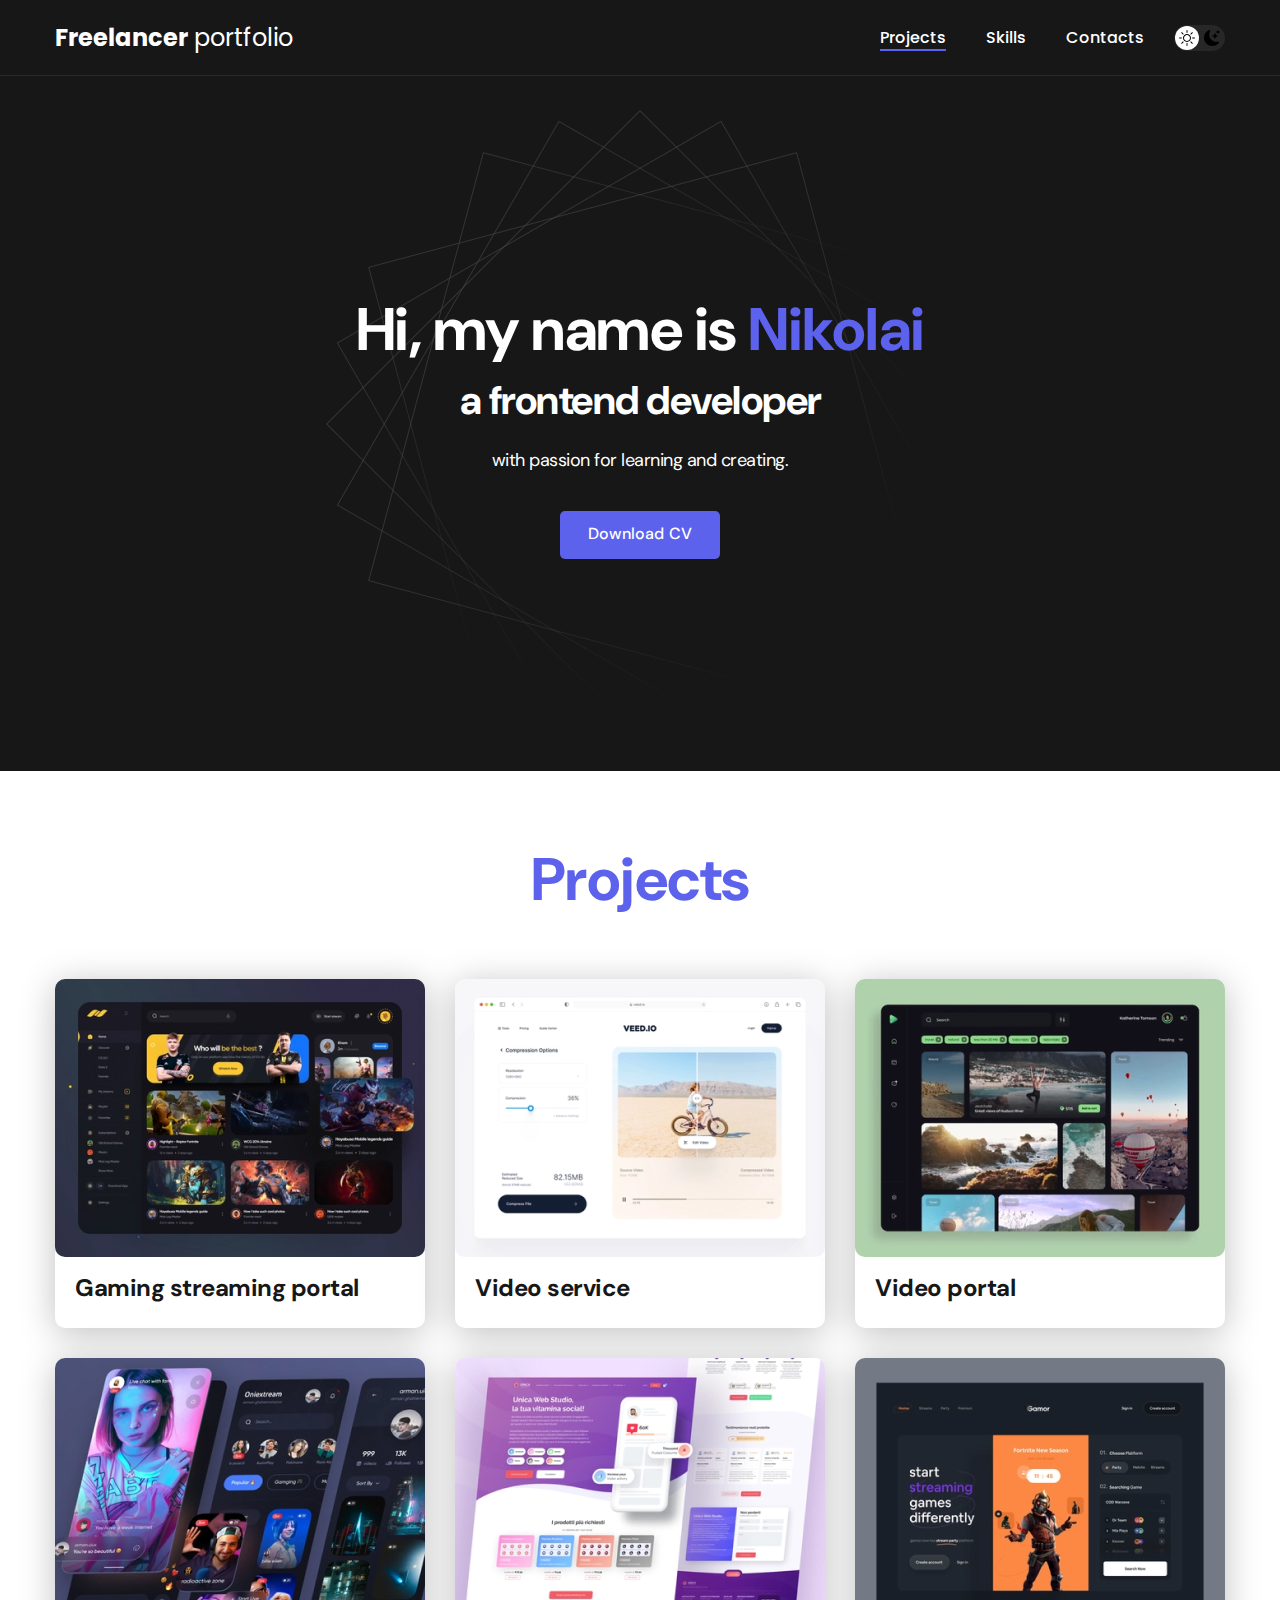
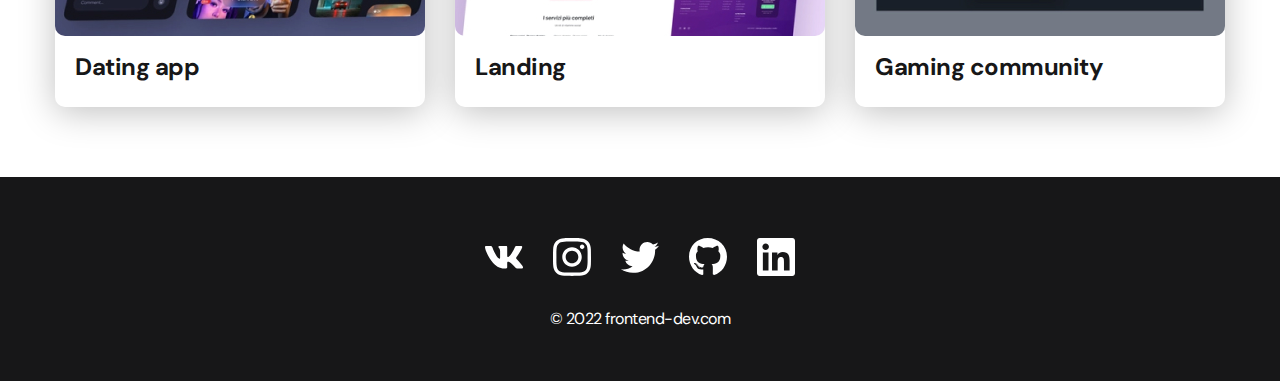
==== index.html @ 3b57dac8 "First" ====
<!DOCTYPE html>
<html lang="en">

<head>
    <meta charset="UTF-8">
    <meta http-equiv="X-UA-Compatible" content="IE=edge">
    <meta name="viewport" content="width=device-width, initial-scale=1.0">
    <title>portfolio</title>
    <link rel="stylesheet" href="./css/main.css">
</head>

<body>
    <nav class="nav">
        <div class="container">
            <div class="nav-row">
                <a href="./index.html" class="logo"><strong>Freelancer</strong> portfolio</a>

                <button class="dark-mode-btn ">
                    <img class="btn sun-mode" src="./img/icons/sun_mode.svg" alt="sun mode">
                    <img class="btn moon-mode" src="./img/icons/moon_mode.svg" alt="moon mode">
                </button>

                <ul class="nav-list">
                    <li class="mav-list__item"><a href="./index.html"
                            class="nav-list__link nav-list__link--active">Projects</a></li>
                    <li class="mav-list__item"><a href="./skills.html" class="nav-list__link">Skills</a></li>
                    <li class="mav-list__item"><a href="./contact.html" class="nav-list__link">Contacts</a></li>
                </ul>
            </div>
        </div>
    </nav>
    <header class="header">
        <div class="header__wrapper">
            <h1 class="header__title"> <strong>Hi, my name is <em>Nikolai</em> </strong> <br>
                a frontend developer</h1>
            <div class="header__text">
                <p>with passion for learning and creating.</p>
            </div>
            <a href="#!" class="button">Download CV</a>
        </div>
    </header>
    <main>
        <section class="projects">
            <div class="container">
                <div class="projects-title">
                    Projects
                </div>
                <div class="projects-row">
                    <div class="row__item">
                        <a href="">
                            <div class="item-img"><img src="./img/projects/01.jpg" alt=""></div>
                            <div class="item-subtitle">Gaming streaming portal</div>
                        </a>
                    </div>
                    <div class="row__item">
                        <a href="./project-page_video-service.html">
                            <div class="item-img"><img src="./img/projects/02.jpg" alt=""></div>
                            <div class="item-subtitle">Video service</div>
                        </a>
                    </div>
                    <div class="row__item">
                        <a href="">
                            <div class="item-img"><img src="./img/projects/03.jpg" alt=""></div>
                            <div class="item-subtitle">Video portal</div>
                        </a>
                    </div>
                    <div class="row__item">
                        <a href="">
                            <div class="item-img"><img src="./img/projects/04.jpg" alt=""></div>
                            <div class="item-subtitle">Dating app</div>
                        </a>
                    </div>
                    <div class="row__item">
                        <a href="">
                            <div class="item-img"><img src="./img/projects/05.jpg" alt=""></div>
                            <div class="item-subtitle">Landing</div>
                        </a>
                    </div>
                    <div class="row__item">
                        <a href="">
                            <div class="item-img"><img src="./img/projects/06.jpg" alt=""></div>
                            <div class="item-subtitle"> Gaming community</div>
                        </a>
                    </div>
                </div>
            </div>
        </section>
    </main>
    <footer class="footer">
        <div class="container">
            <ul class="social">
                <li class="social__item"><a href="#!"><img src="./img/icons/vk.svg" alt="#!"></a></li>
                <li class="social__item"><a href="#!"><img src="./img/icons/instagramm.svg" alt="#!"></a></li>
                <li class="social__item"><a href="#!"><img src="./img/icons/twitter.svg" alt="#!"></a></li>
                <li class="social__item"><a href="#!"><img src="./img/icons/github.svg" alt="#!"></a></li>
                <li class="social__item"><a href="#!"><img src="./img/icons/linkedin.svg" alt="#!"></a></li>
            </ul>
            <div class="copywrite">
                <p>© 2022 frontend-dev.com</p>
            </div>
        </div>
    </footer>
    <script src="./js/main.js"></script>
</body>

</html>
---- css/main.css ----
@import url(./reset.css);
@import url('https://fonts.googleapis.com/css2?family=DM+Sans:wght@400;500;700&family=Open+Sans&family=Poppins:wght@400;500;700&family=Raleway:wght@600;700&display=swap');
/* 
font-family: 'DM Sans', sans-serif;
font-family: 'Open Sans', sans-serif;
font-family: 'Poppins', sans-serif;
font-family: 'Raleway', sans-serif;
 */
/* 
* {
    border: 0.1px solid red;
}  */
:root{
    --black: #171718;
    --black-border: #171718;
    --white: #fff;
    --purple: #5C62EC;

    --page-text: var(--black);
    --dark-bg:var(--black);
    --dark-border:var(--black-border);
    --header-text:var(--white);
    --accent:var(--purple);
    /* light */
    --page-bg:var(--white);
    --text-color:var(--black);
    /* project card */
    --project-card-bg:var(--white);
    --project-card-text:var(--black);
}
.dark{
    --page-bg:#252526;
    --text-color:var(--white);
    --project-card-bg:var(--black);
    --project-card-text:var(--white);
}

 html, body {
    font-family: 'DM Sans', sans-serif;
    letter-spacing: -0.5px;
    color: var(--page-text);

    background-color: var(--page-bg);
    color: var(--text-color);
 }
 .container{
    max-width: 1200px;
    padding: 0 15px;
    margin: 0 auto;
 }

 /* Nav */
 .nav{
    background-color: var(--dark-bg);
    color: var(--header-text);
    padding: 20px 0;
    border-bottom: 1px solid #26292d;
    letter-spacing: normal;
 }
.nav-row{
    display: flex;
    justify-content: flex-end;
    align-items: center;
    column-gap: 30px;
    row-gap: 20px;
    flex-wrap: wrap;
}
.logo{
    color: var(--header-text);
    font-size: 24px;
    font-family: 'Poppins', sans-serif;
    margin-right: auto;
}
.logo strong{
    font-weight: 700;
}

.dark-mode-btn {
    order: 1;
    display: flex;
    column-gap: 9px;
    width: 51px;
    height: 26px;
    padding: 5px;

    border-radius: 50px;
    background-color: #272727;
    position: relative;

}

.dark-mode-btn::before{
    content: "";
    position: absolute;
    width: 24px;
    height: 24px;
    border-radius: 50%;
    background-color: #fff;
    top: 1px;
    left: 1px;
    transition: left 0.3s ease-in;

}
.dark-mode-btn--active::before{
    left: 26px;
}
.btn{
    width: 16px;
    height: 16px;
    position: relative;
}
.sun-mode {
}
.moon-mode {
}

.nav-list {
    display: flex;
    align-items: center;
    column-gap: 40px;
    font-size: 16px;
    font-weight: 500;
    font-family: 'Poppins', sans-serif;
}
.nav-list__link {
    color: var(--header-text);
    transition: opacity 0.3s ease-in;
}
.nav-list__link:hover{
    opacity: 0.8;
}
.nav-list__link--active{
    position: relative;
}
.nav-list__link--active::before{
    content: "";
    position: absolute;
    left: 0;
    top: 100%;
    display: block;
    height: 2px;
    width: 100%;
    background-color: var(--accent);
}
/* header */
.header {
    background-color: var(--dark-bg);
    background-image: url('./../img/header_bg.png');
    background-repeat: no-repeat;
    background-size: auto;
    background-position: center;
    color: var(--header-text);
    min-height: 695px;
    padding: 40px 0;
    display: flex;
    justify-content: center;
    align-items: center;
    text-align: center;
}
.header__wrapper {
    max-width: 660px;
    padding: 0 15px;
}
.header__title {
    font-size: 40px;
    font-weight: 700;
    line-height: 1.4;
    margin-bottom: 20px;
}
.header__title strong{
    font-size: 60px;
    font-weight: 700;
}
.header__title em{
    font-style: normal;
    color: var(--accent);
}
.header__text {
    font-size: 18px;
    line-height: 1.333;
    margin-bottom: 40px;
}
.header__text p + p{
    margin-top: 1em;
}
.button {
    display: inline-block;
    height: 48px;
    padding: 12px 28px;

    border-radius: 5px;
    background-color: var(--accent);
    color: white;
    letter-spacing: 0.15px;
    font-size: 16px;
    font-weight: 500;
    transition: opacity 0.2s ease-in;
}
.button:hover{
    opacity: 0.8;
}
.button:active{
    position: relative;
    top: 1px;
}
/* projects */
.projects {
    padding-top: 70px;
    padding-bottom: 70px;
}
.projects-title {
    font-size: 60px;
    font-weight: 700;
    line-height: 1.3;
    color: var(--accent);
    text-align: center;
    padding-bottom: 60px;
}
.projects-row {
    display: flex;
    column-gap: 30px;
    row-gap: 30px;
    flex-wrap: wrap;
}
.row__item {
    max-width: 370px;
    background-color: var(--project-card-bg);
    box-shadow: 0px 5px 35px rgba(0, 0, 0, 0.25);
    border-radius: 10px;
}
.item-img {
    border-radius: 10px;

}
.item-img img{
    border-radius: 10px;
}
.item-subtitle {
    font-size: 24px;
    font-weight: 700;
    line-height: 1.3;
    padding: 15px 20px 25px;
    color: var(--project-card-text);
}
/* footer */
.footer {
    background-color: var(--dark-bg);
}
.social {
    padding-top: 61px;
    display: flex;
    column-gap: 30px;
    align-items: center;
    justify-content: center;
    padding-bottom: 31px;
}
.social__item {
    width: 38px;
    align-items: center;

}
.copywrite {
    padding-bottom: 50px;
    color: var(--white);
    text-align: center;
    font-weight: 400;
    font-size: 16px;
    line-height: 1.5;
}
/* video service */
.video-servise {
    padding: 70px 0;
}
.video-servise__wrapper {
    display: flex;
    flex-direction: column;
    align-items: center;
}
.video-servise__title {
    font-size: 60px;
    font-weight: 700;
    line-height: 1.3;
    color: var(--accent);
    text-align: center;
    padding-bottom: 70px;

}
.video-servise__img {
    max-width: 650px;
    padding-bottom: 40px;
}
.video-servise__img img{
    height: 100%;
}
.video-servise__subtitle {
    font-size: 24px;
    line-height: 1.3;
    font-weight: 700;
    padding-bottom: 30px;
}

.video-servise__button {
    background-color: var(--white);;
    border: 1mm solid #000000;
    border-radius: 5px;

}
.video-servise__button a{
    display: inline-block;
    padding: 12px 20px;
}
.video-servise__button:hover{
    background-color: var(--accent);
    transition: 0.3s ease-in;
}
.button-wrapper{
    display: flex;
    column-gap: 10.5px;
}
.button-icon {
    width: 24px;
}
.button-text {
    color: var(--page-text);
}
/* skills */
.card {
    

    height: 815px;
    padding-top: 70px;
    display: flex;
    flex-direction: column;
    align-items: center;
    row-gap: 40px;
}
.card-title {
    font-size: 60px;
    line-height: 1.3;
    font-weight: 700;
    color: var(--accent);
}
.smallcard{
    display: flex;
    flex-direction: column;
    align-items: center;
}
.smallcard-subtitle {
    font-size: 40px;
    line-height: 1.3;
    font-weight: 700;
    padding-bottom: 20px;
}
.smallcard-text {
    font-size: 18px;
    line-height: 1.5;
    font-weight: 400;
    max-width: 571px;
    text-align: center;
}
/* contact */
.smallcard-text a {
    color: var(--black);
}
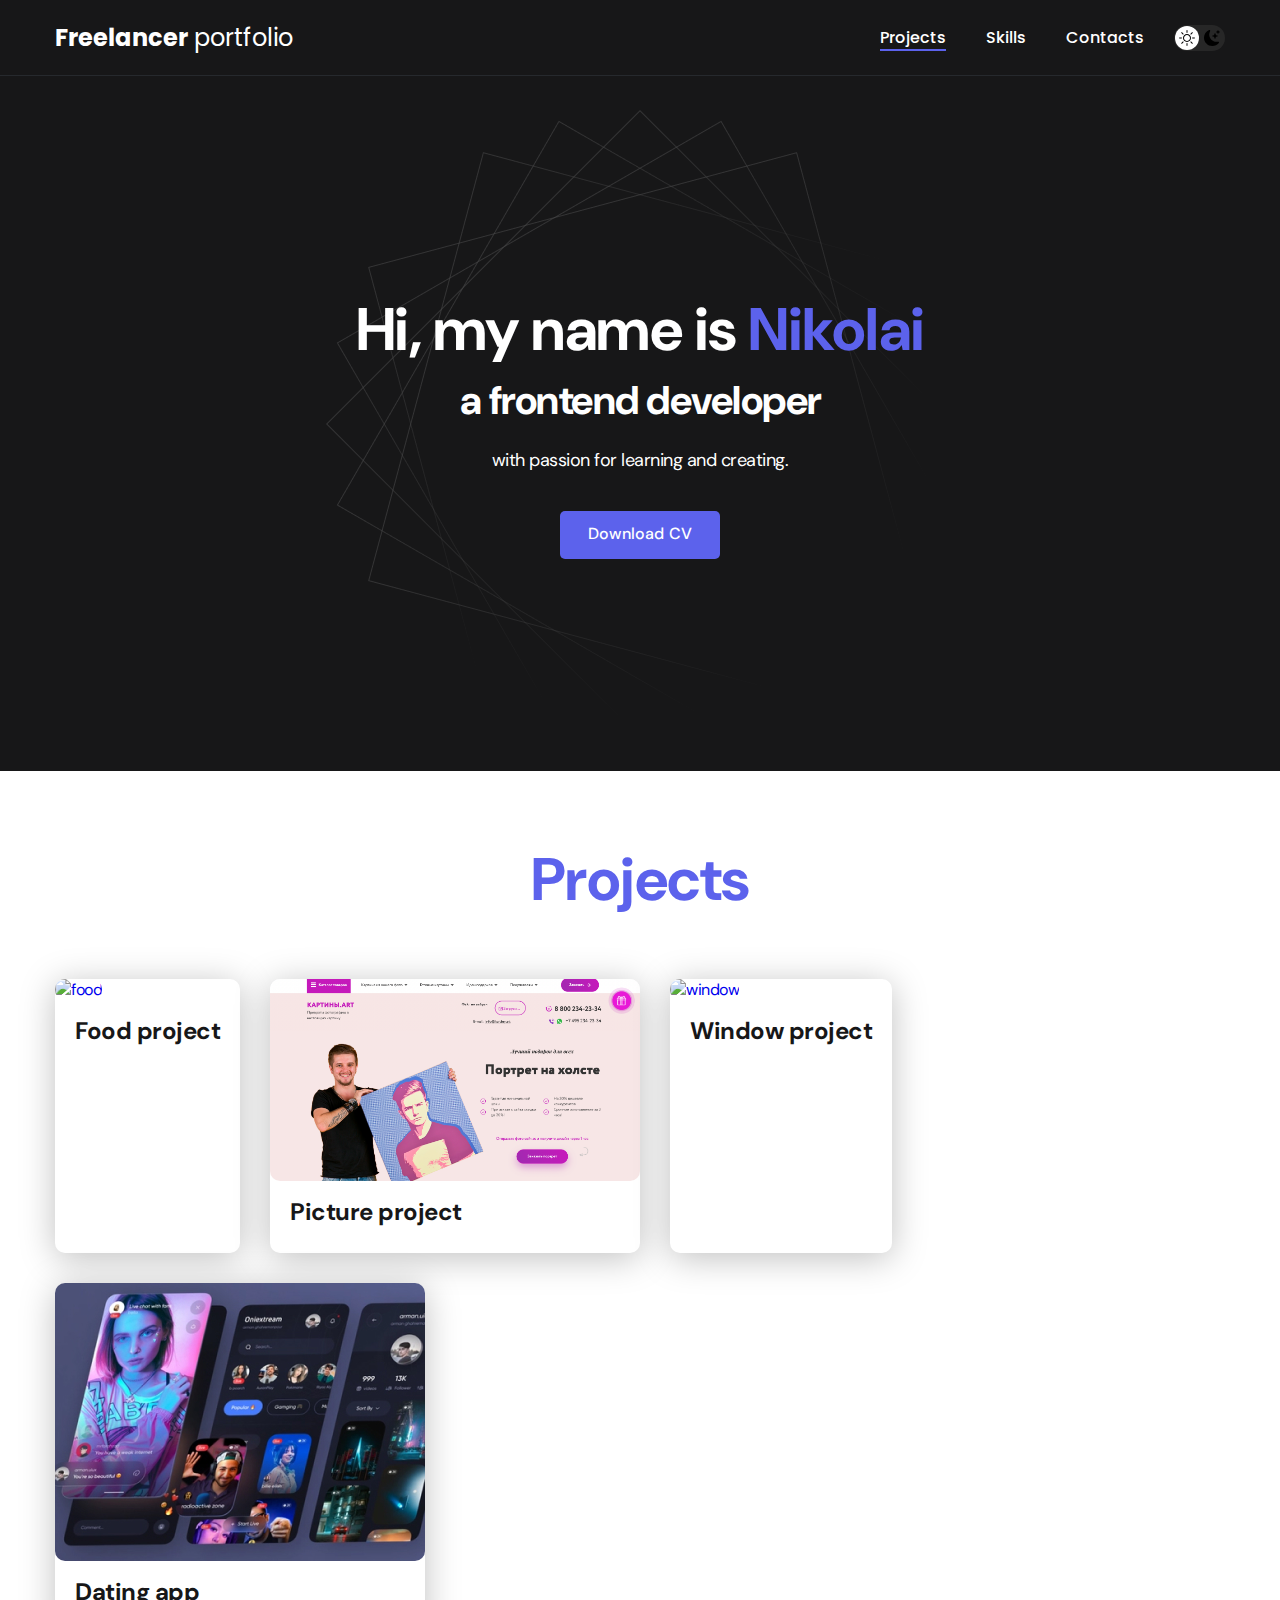
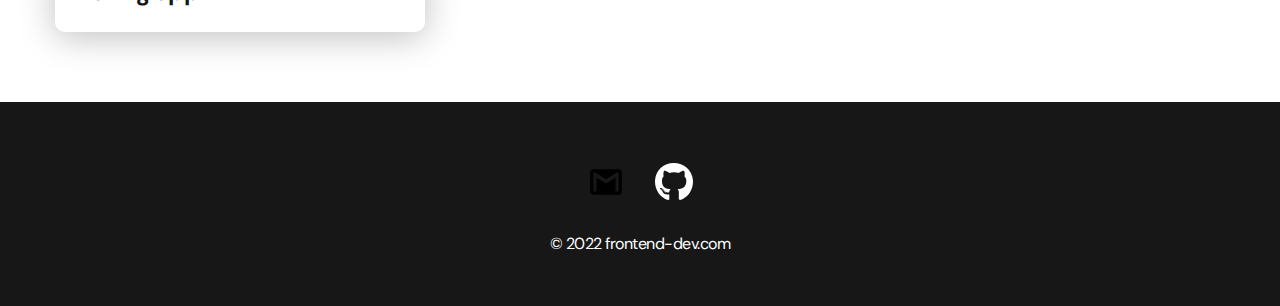
==== commit 6d0004d8: "food,picture, window" ====
--- a/index.html
+++ b/index.html
@@ -47,39 +47,27 @@
                 </div>
                 <div class="projects-row">
                     <div class="row__item">
-                        <a href="">
-                            <div class="item-img"><img src="./img/projects/01.jpg" alt=""></div>
-                            <div class="item-subtitle">Gaming streaming portal</div>
+                        <a href="https://stunning-salamander-4a4422.netlify.app">
+                            <div class="item-img"><img src="./img/projects/food.png" alt="food"></div>
+                            <div class="item-subtitle">Food project</div>
                         </a>
                     </div>
                     <div class="row__item">
-                        <a href="./project-page_video-service.html">
-                            <div class="item-img"><img src="./img/projects/02.jpg" alt=""></div>
-                            <div class="item-subtitle">Video service</div>
+                        <a href="https://luminous-malasada-985e5f.netlify.app">
+                            <div class="item-img"><img src="./img/projects/picture.png" alt="picture"></div>
+                            <div class="item-subtitle">Picture project</div>
                         </a>
                     </div>
                     <div class="row__item">
-                        <a href="">
-                            <div class="item-img"><img src="./img/projects/03.jpg" alt=""></div>
-                            <div class="item-subtitle">Video portal</div>
+                        <a href="https://incandescent-otter-735324.netlify.app">
+                            <div class="item-img"><img src="./img/projects/window.png" alt="window"></div>
+                            <div class="item-subtitle">Window project</div>
                         </a>
                     </div>
                     <div class="row__item">
                         <a href="">
                             <div class="item-img"><img src="./img/projects/04.jpg" alt=""></div>
                             <div class="item-subtitle">Dating app</div>
-                        </a>
-                    </div>
-                    <div class="row__item">
-                        <a href="">
-                            <div class="item-img"><img src="./img/projects/05.jpg" alt=""></div>
-                            <div class="item-subtitle">Landing</div>
-                        </a>
-                    </div>
-                    <div class="row__item">
-                        <a href="">
-                            <div class="item-img"><img src="./img/projects/06.jpg" alt=""></div>
-                            <div class="item-subtitle"> Gaming community</div>
                         </a>
                     </div>
                 </div>
@@ -89,11 +77,10 @@
     <footer class="footer">
         <div class="container">
             <ul class="social">
-                <li class="social__item"><a href="#!"><img src="./img/icons/vk.svg" alt="#!"></a></li>
-                <li class="social__item"><a href="#!"><img src="./img/icons/instagramm.svg" alt="#!"></a></li>
-                <li class="social__item"><a href="#!"><img src="./img/icons/twitter.svg" alt="#!"></a></li>
-                <li class="social__item"><a href="#!"><img src="./img/icons/github.svg" alt="#!"></a></li>
-                <li class="social__item"><a href="#!"><img src="./img/icons/linkedin.svg" alt="#!"></a></li>
+                <li class="social__item"><a href="krezi3927@gmail.com
+                    "><img src="./img/icons/gmail.svg" alt="gmail"></a></li>
+                <li class="social__item"><a href="https://github.com/Nikolanikol"><img src="./img/icons/github.svg" alt="github"></a></li>
+
             </ul>
             <div class="copywrite">
                 <p>© 2022 frontend-dev.com</p>
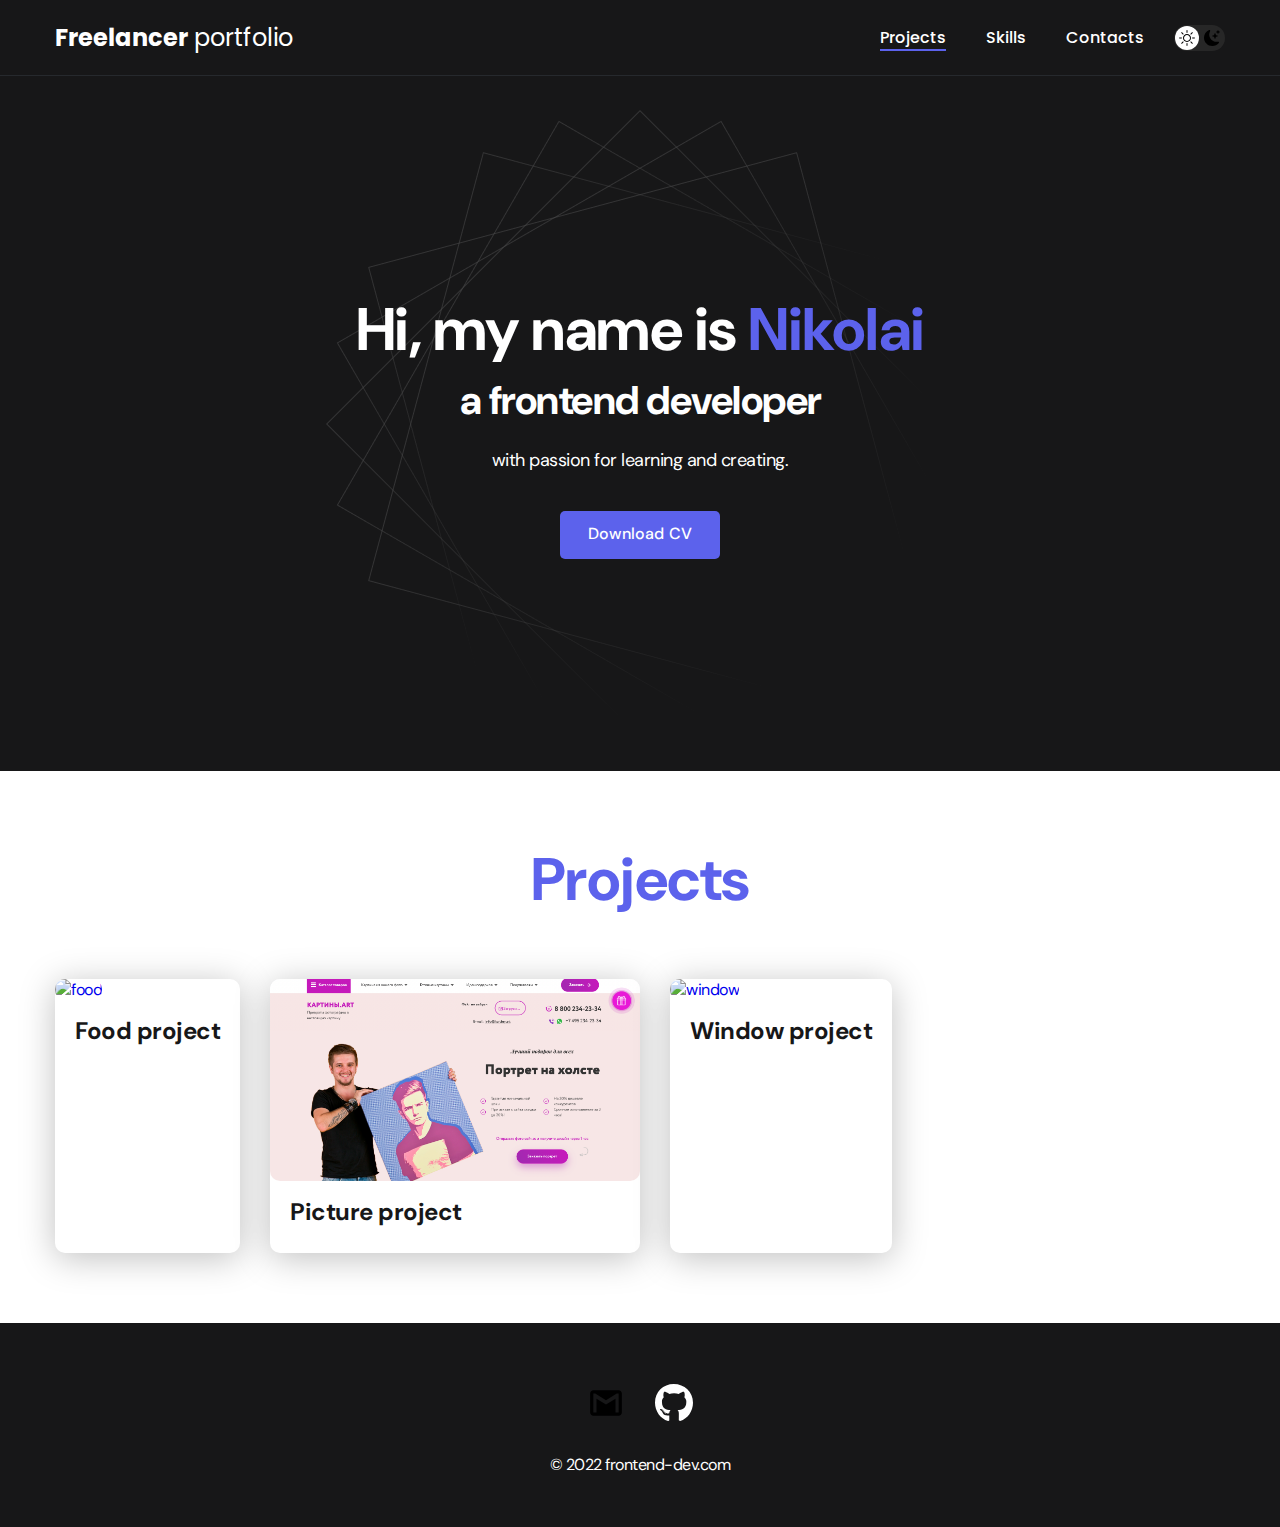
==== commit 374a1eb6: "food" ====
--- a/index.html
+++ b/index.html
@@ -64,12 +64,7 @@
                             <div class="item-subtitle">Window project</div>
                         </a>
                     </div>
-                    <div class="row__item">
-                        <a href="">
-                            <div class="item-img"><img src="./img/projects/04.jpg" alt=""></div>
-                            <div class="item-subtitle">Dating app</div>
-                        </a>
-                    </div>
+
                 </div>
             </div>
         </section>
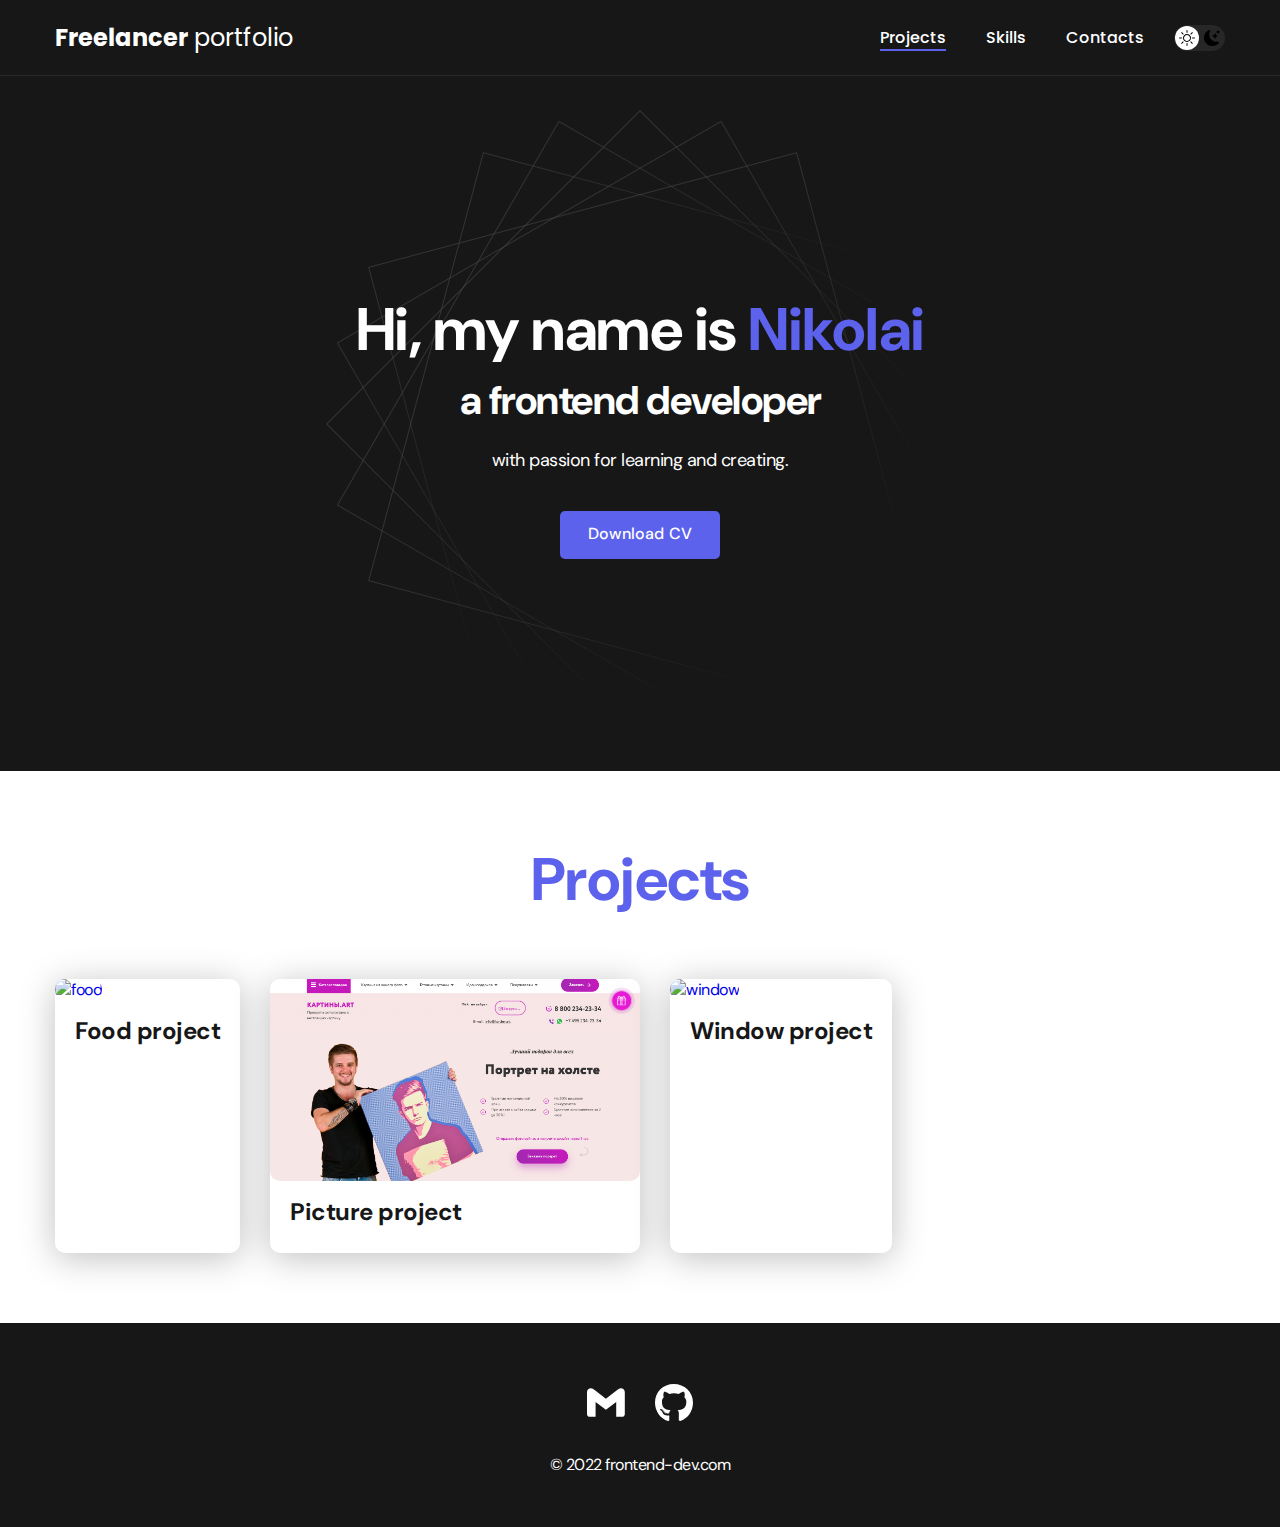
==== commit e76728d4: "media, mail" ====
--- a/index.html
+++ b/index.html
@@ -72,8 +72,7 @@
     <footer class="footer">
         <div class="container">
             <ul class="social">
-                <li class="social__item"><a href="krezi3927@gmail.com
-                    "><img src="./img/icons/gmail.svg" alt="gmail"></a></li>
+                <li class="social__item"><a href="mailto:krezi3927@gmail.com"><img src="./img/icons/gmail.svg" alt="gmail"></a></li>
                 <li class="social__item"><a href="https://github.com/Nikolanikol"><img src="./img/icons/github.svg" alt="github"></a></li>
 
             </ul>
--- a/css/main.css
+++ b/css/main.css
@@ -350,6 +350,7 @@
     line-height: 1.3;
     font-weight: 700;
     padding-bottom: 20px;
+    text-align: center;
 }
 .smallcard-text {
     font-size: 18px;
@@ -361,4 +362,9 @@
 /* contact */
 .smallcard-text a {
     color: var(--black);
+}
+@media(max-width: 320px){
+    .nav-row{
+        justify-content: flex-start;
+    }
 }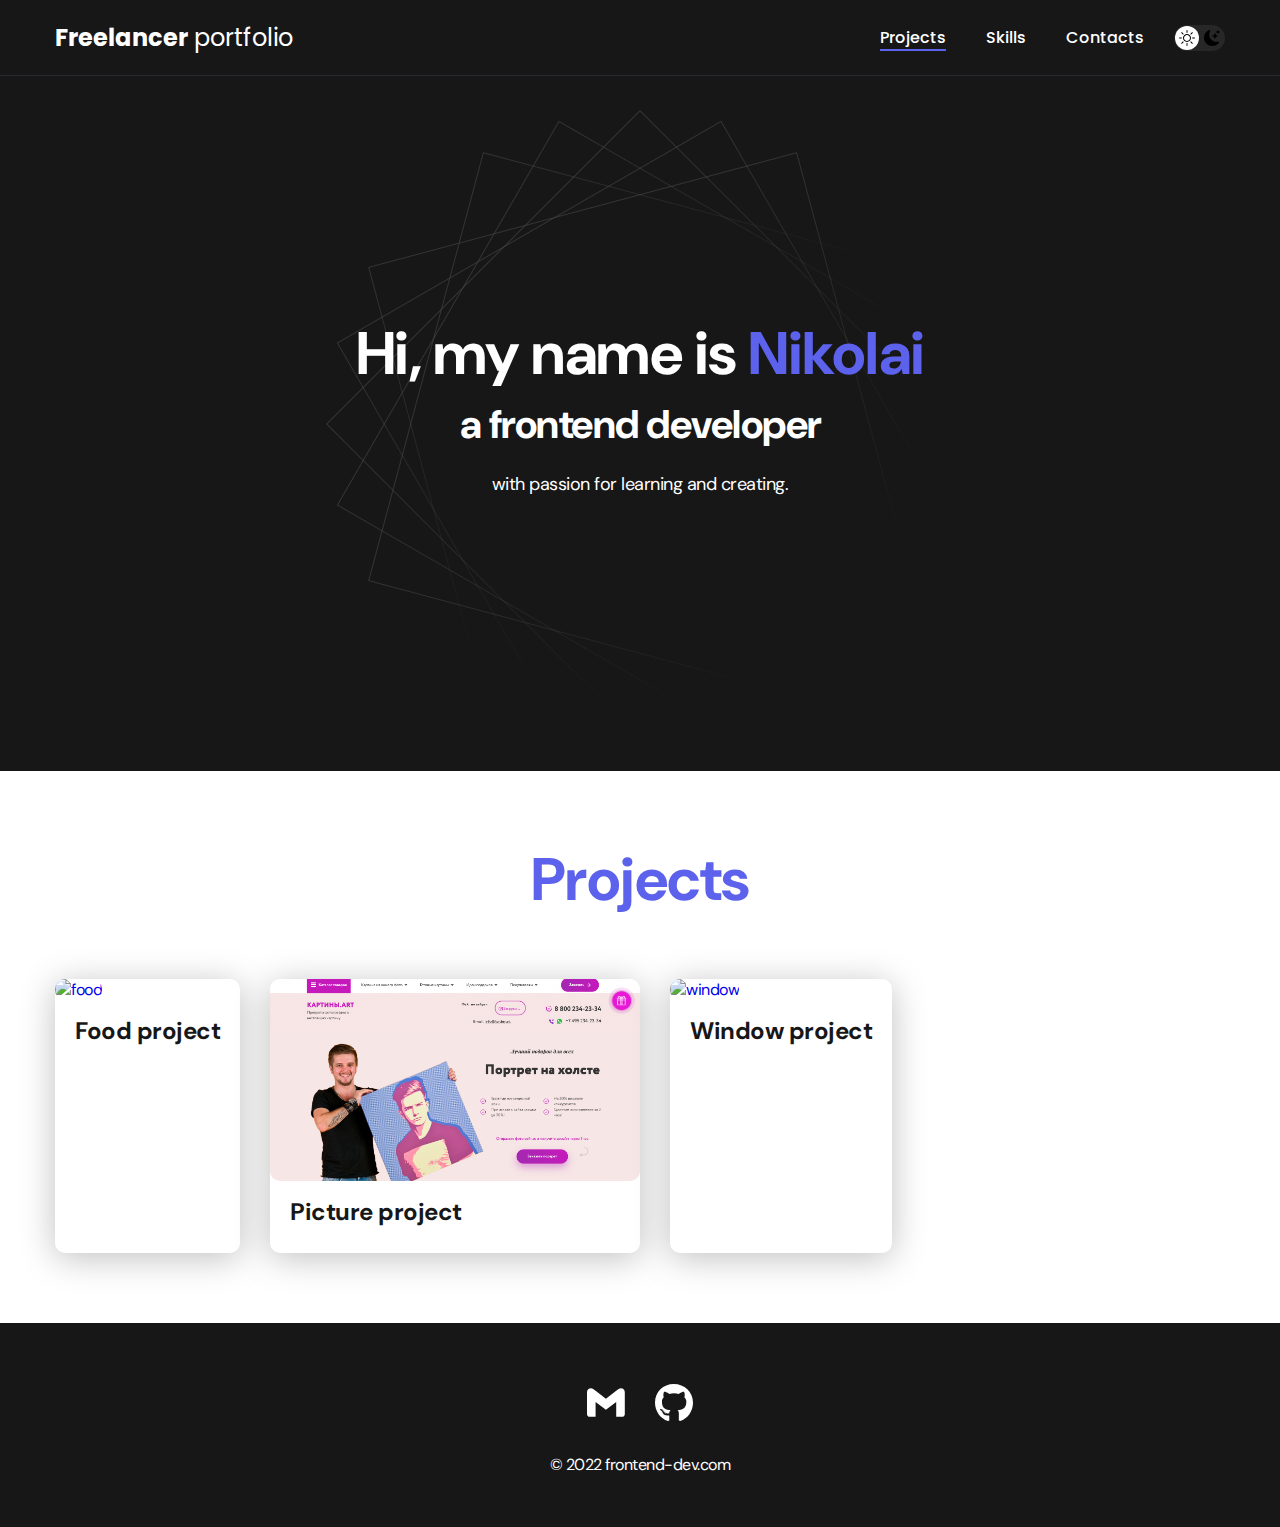
==== commit 08adbd60: "cv" ====
--- a/index.html
+++ b/index.html
@@ -36,7 +36,7 @@
             <div class="header__text">
                 <p>with passion for learning and creating.</p>
             </div>
-            <a href="#!" class="button">Download CV</a>
+            <a href="#!" class="button hidden">Download CV</a>
         </div>
     </header>
     <main>
--- a/css/main.css
+++ b/css/main.css
@@ -367,4 +367,9 @@
     .nav-row{
         justify-content: flex-start;
     }
+}
+
+/*  */
+.hidden{
+    display: none;
 }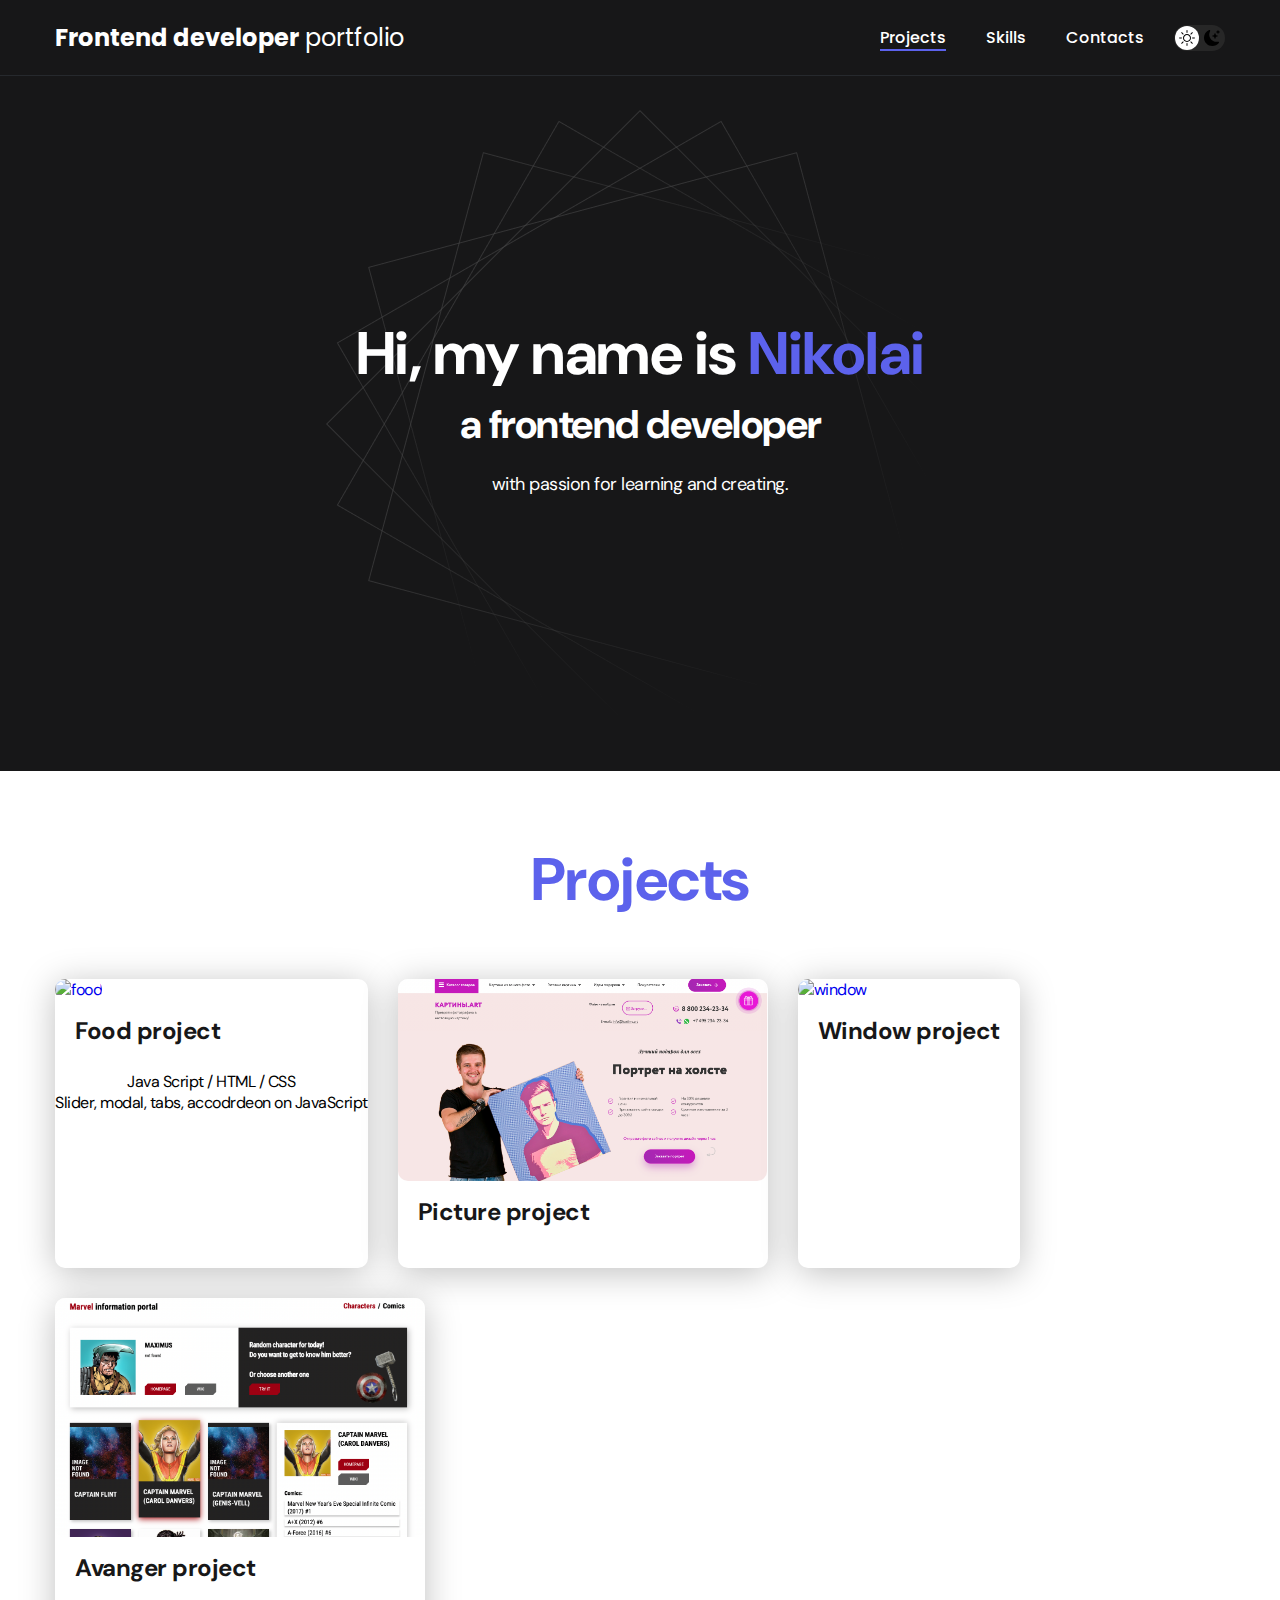
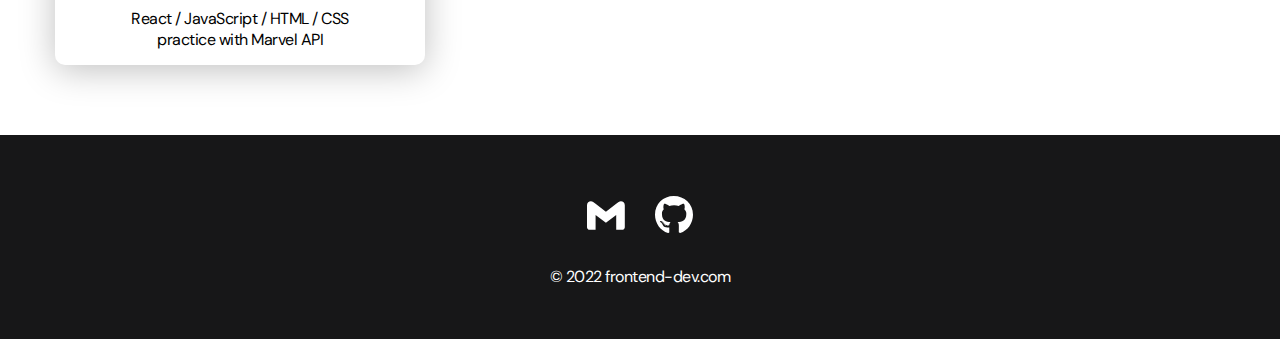
==== commit 64b57d8c: "ds" ====
--- a/index.html
+++ b/index.html
@@ -13,7 +13,7 @@
     <nav class="nav">
         <div class="container">
             <div class="nav-row">
-                <a href="./index.html" class="logo"><strong>Freelancer</strong> portfolio</a>
+                <a href="./index.html" class="logo"><strong>Frontend developer</strong> portfolio</a>
 
                 <button class="dark-mode-btn ">
                     <img class="btn sun-mode" src="./img/icons/sun_mode.svg" alt="sun mode">
@@ -50,18 +50,31 @@
                         <a href="https://stunning-salamander-4a4422.netlify.app">
                             <div class="item-img"><img src="./img/projects/food.png" alt="food"></div>
                             <div class="item-subtitle">Food project</div>
+                            <div class="item-description">Java Script / HTML / CSS <br>Slider, modal, tabs, accodrdeon on JavaScript</div>
+
                         </a>
                     </div>
                     <div class="row__item">
                         <a href="https://luminous-malasada-985e5f.netlify.app">
                             <div class="item-img"><img src="./img/projects/picture.png" alt="picture"></div>
                             <div class="item-subtitle">Picture project</div>
+                            <div class="item-description"></div>
+
                         </a>
                     </div>
                     <div class="row__item">
                         <a href="https://incandescent-otter-735324.netlify.app">
                             <div class="item-img"><img src="./img/projects/window.png" alt="window"></div>
                             <div class="item-subtitle">Window project</div>
+                            <div class="item-description"></div>
+
+                        </a>
+                    </div>
+                    <div class="row__item">
+                        <a href="https://marvel-build-ten.vercel.app/">
+                            <div class="item-img"><img src="./img/projects/avanger.png" alt="avanger"></div>
+                            <div class="item-subtitle">Avanger project</div>
+                            <div class="item-description">React / JavaScript / HTML / CSS <br> practice with Marvel API</div>
                         </a>
                     </div>
 
--- a/css/main.css
+++ b/css/main.css
@@ -372,4 +372,9 @@
 /*  */
 .hidden{
     display: none;
+}
+.item-description{
+    text-align: center;
+    color: #000000;
+    padding-bottom: 15px;
 }